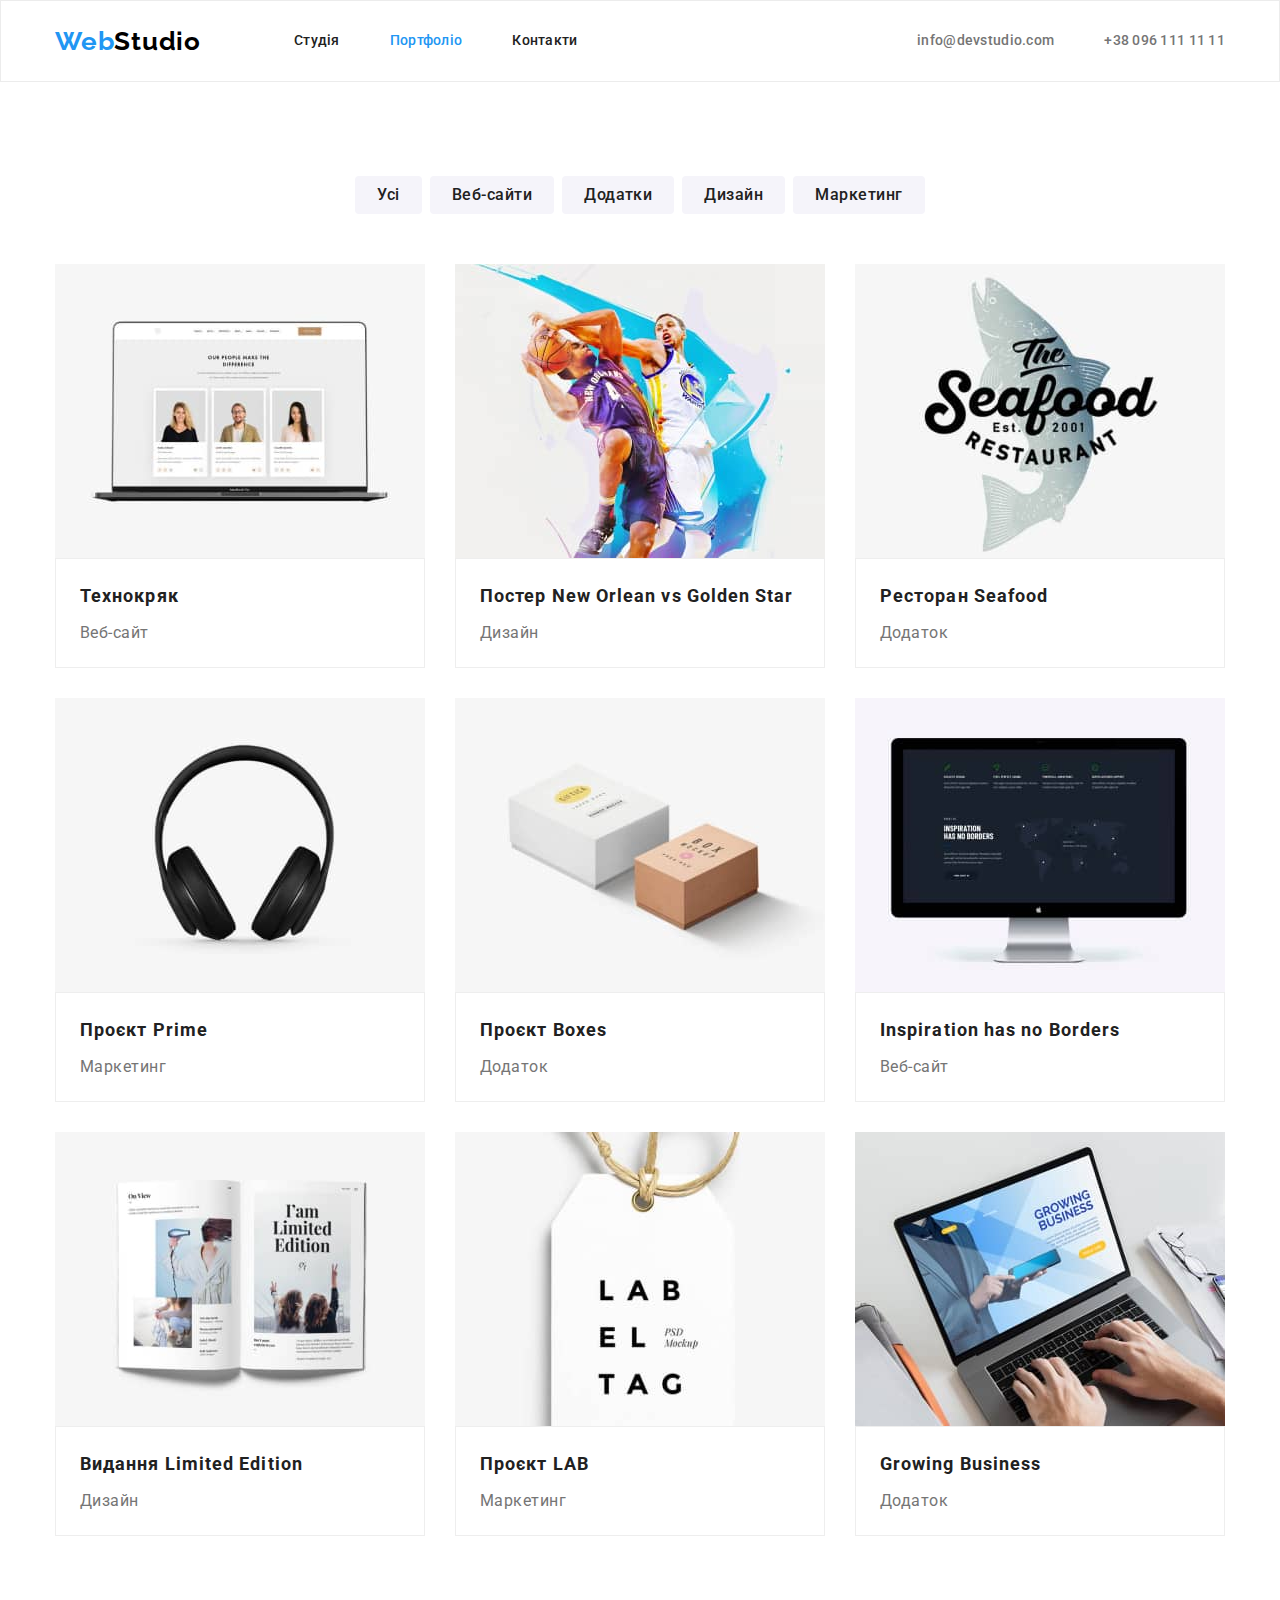
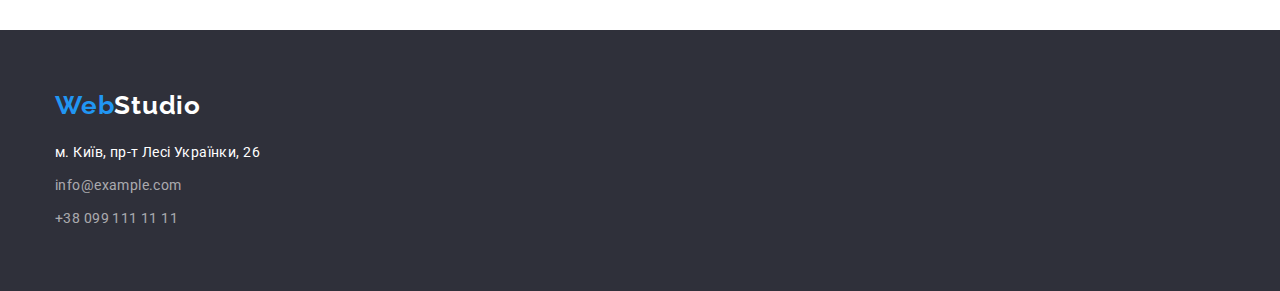
==== portfolio.html @ 9b8dc71b "arranged the elements on the page" ====
<!DOCTYPE html>
<html lang="uk">
<head>
    <meta charset="UTF-8">
    <meta http-equiv="X-UA-Compatible" content="IE=edge">
    <meta name="viewport" content="width=device-width, initial-scale=1.0">
    <title>Portfolio</title>
    <link rel="preconnect" href="https://fonts.googleapis.com">
    <link rel="preconnect" href="https://fonts.gstatic.com" crossorigin>
    <link href="https://fonts.googleapis.com/css2?family=Raleway:wght@700&family=Roboto:wght@400;500;700;900&display=swap"
        rel="stylesheet">
    <link rel="stylesheet" href="https://cdn.jsdelivr.net/npm/modern-normalize@1.1.0/modern-normalize.min.css">
    <link rel="stylesheet" href="./css/style.css">
    
</head>

<body>
    <header class="page-header"><!--шапка сторінки-->
        <div class="page-header-container container">
        <div class="logo-container-header">
            <a class="logo-accent link" href="./index.html">Web<span class="header-logo">Studio</span></a>
        </div>
        <nav>
            <ul class="menu-container">
                <li class="list"><a class="menu-links link" href="./index.html">Студія</a></li>
                <li class="list"><a class="menu-links link current" href="./portfolio.html">Портфоліо</a></li>
                <li class="list"><a class="menu-links link" href="">Контакти</a></li>
            </ul>
        </nav>
    
        <ul class="contacts-container">
            <li class="list"><a class="contacts-links link" href="mailto:info@devstudio.com">info@devstudio.com</a></li>
            <li class="list"><a class="contacts-links link" href="tel:+380961111111">+38 096 111 11 11</a></li>
        </ul>
        </div>
    </header>

    <main><!--Основний контент-->
        <h1 class="visually-hidden">Портфоліо</h1>

    <section class="pojects-page">
        <div class="container">
            <ul class="filter-list list">
                <li><button class="filter-btn" type="button">Усі</button></li>
                <li><button class="filter-btn" type="button">Веб-сайти</button></li>
                <li><button class="filter-btn" type="button">Додатки</button></li>
                <li><button class="filter-btn" type="button">Дизайн</button></li>
                <li><button class="filter-btn" type="button">Маркетинг</button></li>
            </ul>
            
            <ul class="project-list list">
                <li>
                    <a class="link" href="">
                        <img src="./images/portfolio/tehnokryak.jpg" alt="екран ноутбука з зображенням веб-сайту" width="370">
                        <div class="project-card-container">
                            <h2 class="project-headers">Технокряк</h2>
                            <p class="project-description">Веб-сайт</p>
                        </div>
                    </a>
                </li>
            
                <li>
                    <a class="link" href="">
                        <img src="./images/portfolio/poster-orlean.jpg" alt="двоє баскедболістів змагаються за перемогу"
                            width="370">
                        <div class="project-card-container">
                            <h2 class="project-headers">Постер New Orlean vs Golden Star</h2>
                            <p class="project-description">Дизайн</p>
                        </div>
                    </a>
                </li>
            
                <li>
                    <a class="link" href="">
                        <img src="./images/portfolio/restoran.jpg" alt="риба логотип морської їжі" width="370">
                        <div class="project-card-container">
                            <h2 class="project-headers">Ресторан Seafood</h2>
                            <p class="project-description">Додаток</p>
                        </div>
                    </a>
                </li>
            
                <li>
                    <a class="link" href="">
                        <img src="./images/portfolio/prime-proj.jpg" alt="навушники" width="370">
                         <div class="project-card-container">
                            <h2 class="project-headers">Проєкт Prime</h2>
                            <p class="project-description">Маркетинг</p>
                        </div>
                    </a>
                </li>
            
                <li>
                    <a class="link" href="">
                        <img src="./images/portfolio/proj-boxes.jpg" alt="дві коробочки на білому фоні" width="370">
                        <div class="project-card-container">
                            <h2 class="project-headers">Проєкт Boxes</h2>
                            <p class="project-description">Додаток</p>
                        </div>
                    </a>
                </li>
            
                <li>
                    <a class="link" href="">
                        <img src="./images/portfolio/inspiration.jpg" alt="монітор з веб-сайтом" width="370">
                        <div class="project-card-container">
                            <h2 class="project-headers">Inspiration has no Borders</h2>
                            <p class="project-description">Веб-сайт</p>
                        </div>
                    </a>
                </li>
            
                <li>
                    <a class="link" href="">
                        <img src="./images/portfolio/limited-edition.jpg" alt="розгорнута книга" width="370">
                        <div class="project-card-container">
                            <h2 class="project-headers">Видання Limited Edition</h2>
                            <p class="project-description">Дизайн</p>
                        </div>
                    </a>
                </li>
            
                <li>
                    <a class="link" href="">
                        <img src="./images/portfolio/lab.jpg" alt="бірка з надписом лаб ель таг" width="370">
                        <div class="project-card-container">
                            <h2 class="project-headers">Проєкт LAB</h2>
                            <p class="project-description">Маркетинг</p>
                        </div>
                    </a>
                </li>
            
                <li>
                    <a class="link" href="">
                        <img src="./images/portfolio/growing-bussines.jpg" alt="робота за ноутбуком в додатку бізнесу" width="370">
                        <div class="project-card-container">
                            <h2 class="project-headers">Growing Business</h2>
                            <p class="project-description">Додаток</p>
                        </div>
                    </a>
                </li>
            </ul>
        </div>

    </section>
    
    </main>

    <footer class="footer"><!--Підвал-->
     <div class="page-footer-container container">
         <div class="logo-container-footer">
             <a class="logo-accent link" href="./index.html">Web<span class="footer-logo">Studio</span></a>
         </div>
         <address>
             <ul class="list">
                 <li class="address-items">
                     <a class="address-link link" href="https://goo.gl/maps/CPtrU1FHBa2aNyZL9" target="_blank"
                        rel="noopener noreferrer nofollow">м. Київ, пр-т Лесі
                        Українки, 26</a>
                 </li>
                 <li class="address-items"><a class="footer-contacts link"
                        href="mailto:info@example.com">info@example.com</a></li>
                 <li class="address-items"><a class="footer-contacts link" href="tel:+380991111111">+38 099 111 11 11</a>
                 </li>
             </ul>
         </address>
     </div>
    </footer>
</body>
</html>
---- css/style.css ----
:root {
  --primary-font-text: "Roboto", sans-serif;
  --logo-font-text: "Raleway", sans-serif;
  --accent-color: #2196f3;
  --accent-second-color: #000000;
  --headers-color: #212121;
  --text-color: #757575;
  --background-color: #2f303a;
  --primary-page-color: #ffffff;
  --team-section-color: #f5f4fa;
  --accent-active-color: #188ce8;
  --line-shadow-color: #ececec;
  --translucent-page-color: #ffffff99;
  --project-border-color: #eeeeee;
}

body {
  font-family: var(--primary-font-text);
  background-color: var(--primary-page-color);
  color: var(--text-color);
  font-size: 14px;
  letter-spacing: 0.03em;
}

h1,
h2,
h3,
h4,
p {
  margin-top: 0;
  margin-bottom: 0;
}

ul,
ol {
  margin-top: 0;
  margin-bottom: 0;
  padding-left: 0;
}

img {
  display: block;
  max-width: 100%;
  height: auto;
}

.list {
  list-style: none;
}

.link {
  text-decoration: none;
}

.visually-hidden {
  position: absolute;
  white-space: nowrap;
  width: 1px;
  height: 1px;
  overflow: hidden;
  border: 0;
  padding: 0;
  clip: rect(0 0 0 0);
  clip-path: inset(50%);
  margin: -1px;
}

.container {
  width: 1200px;
  margin-right: auto;
  margin-left: auto;
  padding-left: 15px;
  padding-right: 15px;
}

/* ====general-logo-items=== */
.logo-accent {
  font-family: var(--logo-font-text);
  font-weight: 700;
  font-size: 26px;
  line-height: 1.19;
  letter-spacing: 0.03em;
  color: var(--accent-color);
}
/* ====general-logo-items-end=== */

/* ====header=== */
/* ====menu=== */
.logo-container-header {
  margin-right: 93px;
}

.header-logo {
  color: var(--accent-second-color);
}

.page-header {
  border: 1px solid var(--line-shadow-color);
}

.page-header-container {
  display: flex;
  align-items: center;
}

.menu-container {
  display: flex;
  column-gap: 50px;
}

.menu-links {
  display: block;
  padding-top: 32px;
  padding-bottom: 32px;

  font-weight: 500;
  font-size: 14px;
  line-height: 1.14;
  letter-spacing: 0.02em;
  color: var(--headers-color);
}

.menu-links:hover,
.menu-links:focus {
  color: var(--accent-color);
}

.current {
  color: var(--accent-color);
}
/* ====menu-end=== */

/* ====contacts== */
.contacts-container {
  display: flex;
  margin-left: auto;
  column-gap: 50px;
}

.contacts-links {
  display: block;
  padding-top: 32px;
  padding-bottom: 32px;

  font-weight: 500;
  font-size: 14px;
  line-height: 1.14;
  letter-spacing: 0.02em;
  color: var(--text-color);
}

.contacts-links:hover,
.contacts-links:focus {
  color: var(--accent-color);
}
/* ====contacts-end== */
/* ====header-end=== */

/* ====main-studio==== */
/* ===section-hero=== */
.hero {
  padding-top: 200px;
  padding-bottom: 200px;
  background-color: var(--background-color);
}

.hero-slogan {
  margin-right: auto;
  margin-left: auto;
  margin-bottom: 30px;
  width: 696px;

  font-weight: 900;
  font-size: 44px;
  line-height: 1.36;
  text-align: center;
  letter-spacing: 0.06em;
  text-transform: uppercase;
  color: var(--primary-page-color);
}

.hero-btn {
  display: block;
  margin-right: auto;
  margin-left: auto;
  padding: 10px 32px;

  font-family: inherit;
  font-weight: 700;
  font-size: 16px;
  line-height: 1.88;
  letter-spacing: 0.06em;

  background-color: var(--accent-color);
  color: var(--primary-page-color);
  box-shadow: 0px 4px 4px rgba(0, 0, 0, 0.15);
  border-radius: 4px;
  border: none;

  cursor: pointer;
}

.hero-btn:active,
.hero-btn:hover,
.hero-btn:focus {
  background: var(--accent-active-color);
  box-shadow: 0px 4px 4px rgba(0, 0, 0, 0.15);
}
/* ===section-hero-end=== */

/* ===sectin-features=== */
.features {
  padding-top: 94px;
  padding-bottom: 94px;
}

.features-list {
  display: flex;
  column-gap: 30px;
}

.features-item {
  width: 270px;
}

.features-headers {
  margin-bottom: 10px;

  font-weight: 700;
  font-size: 14px;
  line-height: 1.14;
  letter-spacing: 0.03em;
  text-transform: uppercase;
  color: var(--headers-color);
}

.features-description {
  font-size: 14px;
  line-height: 1.71;
  letter-spacing: 0.03em;
  color: var(--text-color);
}
/* ===section-features-end=== */

/* ===section-directions=== */
.directions-list {
  display: flex;
  column-gap: 30px;
}

.directions {
  padding-bottom: 94px;
}
/* ===section-directions-end=== */

/* ===directions-and-team-headers== */
.directions-header,
.team-header {
  margin-bottom: 50px;

  font-weight: 700;
  font-size: 36px;
  line-height: 1.17;
  text-align: center;
  letter-spacing: 0.03em;
  color: var(--headers-color);
}
/* ===directions-and-team-headers== */

/* ===section-team=== */
.team {
  padding-top: 94px;
  padding-bottom: 94px;

  background-color: var(--team-section-color);
}

.team-list {
  display: flex;
  column-gap: 30px;
}

.team-cards {
  background-color: var(--primary-page-color);
  box-shadow: 0px 1px 3px rgba(0, 0, 0, 0.12), 0px 1px 1px rgba(0, 0, 0, 0.14),
    0px 2px 1px rgba(0, 0, 0, 0.2);
  border-radius: 0px 0px 4px 4px;
}

.team-cards-description {
  padding-top: 30px;
  padding-bottom: 30px;
}

.team-names {
  margin-bottom: 10px;

  font-weight: 500;
  font-size: 16px;
  line-height: 1.19;
  text-align: center;
  letter-spacing: 0.03em;
  color: var(--headers-color);
}

.team-profession {
  font-size: 16px;
  line-height: 1.19;
  text-align: center;
  letter-spacing: 0.03em;
  color: var(--text-color);
}
/* ===section-team-end=== */
/* ====main-studio-end==== */

/*=======portfolio=page========*/
.pojects-page {
  padding: 94px 0px;
}
/* ===filter-buttons=== */
.filter-list {
  display: flex;
  justify-content: center;
  column-gap: 8px;
  margin-bottom: 50px;
}

.filter-btn {
  padding: 6px 22px;

  font-weight: 500;
  font-size: 16px;
  line-height: 1.63;
  text-align: center;
  letter-spacing: 0.03em;

  background-color: var(--team-section-color);
  color: var(--headers-color);
  border-radius: 4px;
  border: none;

  cursor: pointer;
}

.filter-btn:active,
.filter-btn:focus,
.filter-btn:hover {
  background: var(--accent-color);
  box-shadow: 0px 3px 1px rgba(0, 0, 0, 0.1), 0px 1px 2px rgba(0, 0, 0, 0.08),
    0px 2px 2px rgba(0, 0, 0, 0.12);
  color: var(--primary-page-color);
}
/* ===filter-buttons-end=== */

/* ===portfolio-projects=== */
.project-list {
  display: flex;
  flex-wrap: wrap;
  gap: 30px;
}

.project-headers {
  margin-bottom: 4px;

  font-family: inherit;
  font-weight: 700;
  font-size: 18px;
  line-height: 2;
  letter-spacing: 0.06em;
  color: var(--headers-color);
}

.project-description {
  font-family: inherit;
  font-size: 16px;
  line-height: 1.88;
  letter-spacing: 0.03em;
  color: var(--text-color);
}

.project-card-container {
  padding: 19px 24px;
  border: 1px solid var(--project-border-color);
}
/* ===portfolio-projects-end=== */
/*=======portfolio=page-end========*/

/* ===footer=== */
.logo-container-footer {
  margin-bottom: 20px;
}

.footer-logo {
  color: var(--primary-page-color);
}

.footer {
  padding-top: 60px;
  padding-bottom: 60px;

  background-color: var(--background-color);
}

.page-footer-container {
  display: flex;
  flex-direction: column;
  align-items: flex-start;
  flex-wrap: wrap;
}

.address-items {
  width: 231px;
}

.address-items:not(:last-child) {
  margin-bottom: 9px;
}

.address-link {
  font-style: normal;
  font-weight: 400;
  font-size: 14px;
  line-height: 1.71;
  letter-spacing: 0.03em;
  color: var(--primary-page-color);
}

.address-link:hover,
.address-link:focus {
  color: var(--accent-color);
}

.footer-contacts {
  font-style: normal;
  font-weight: 400;
  font-size: 14px;
  line-height: 1.71;
  letter-spacing: 0.03em;
  color: var(--translucent-page-color);
}

.footer-contacts:hover,
.footer-contacts:focus {
  color: var(--accent-color);
}
/* ===footer-end=== */
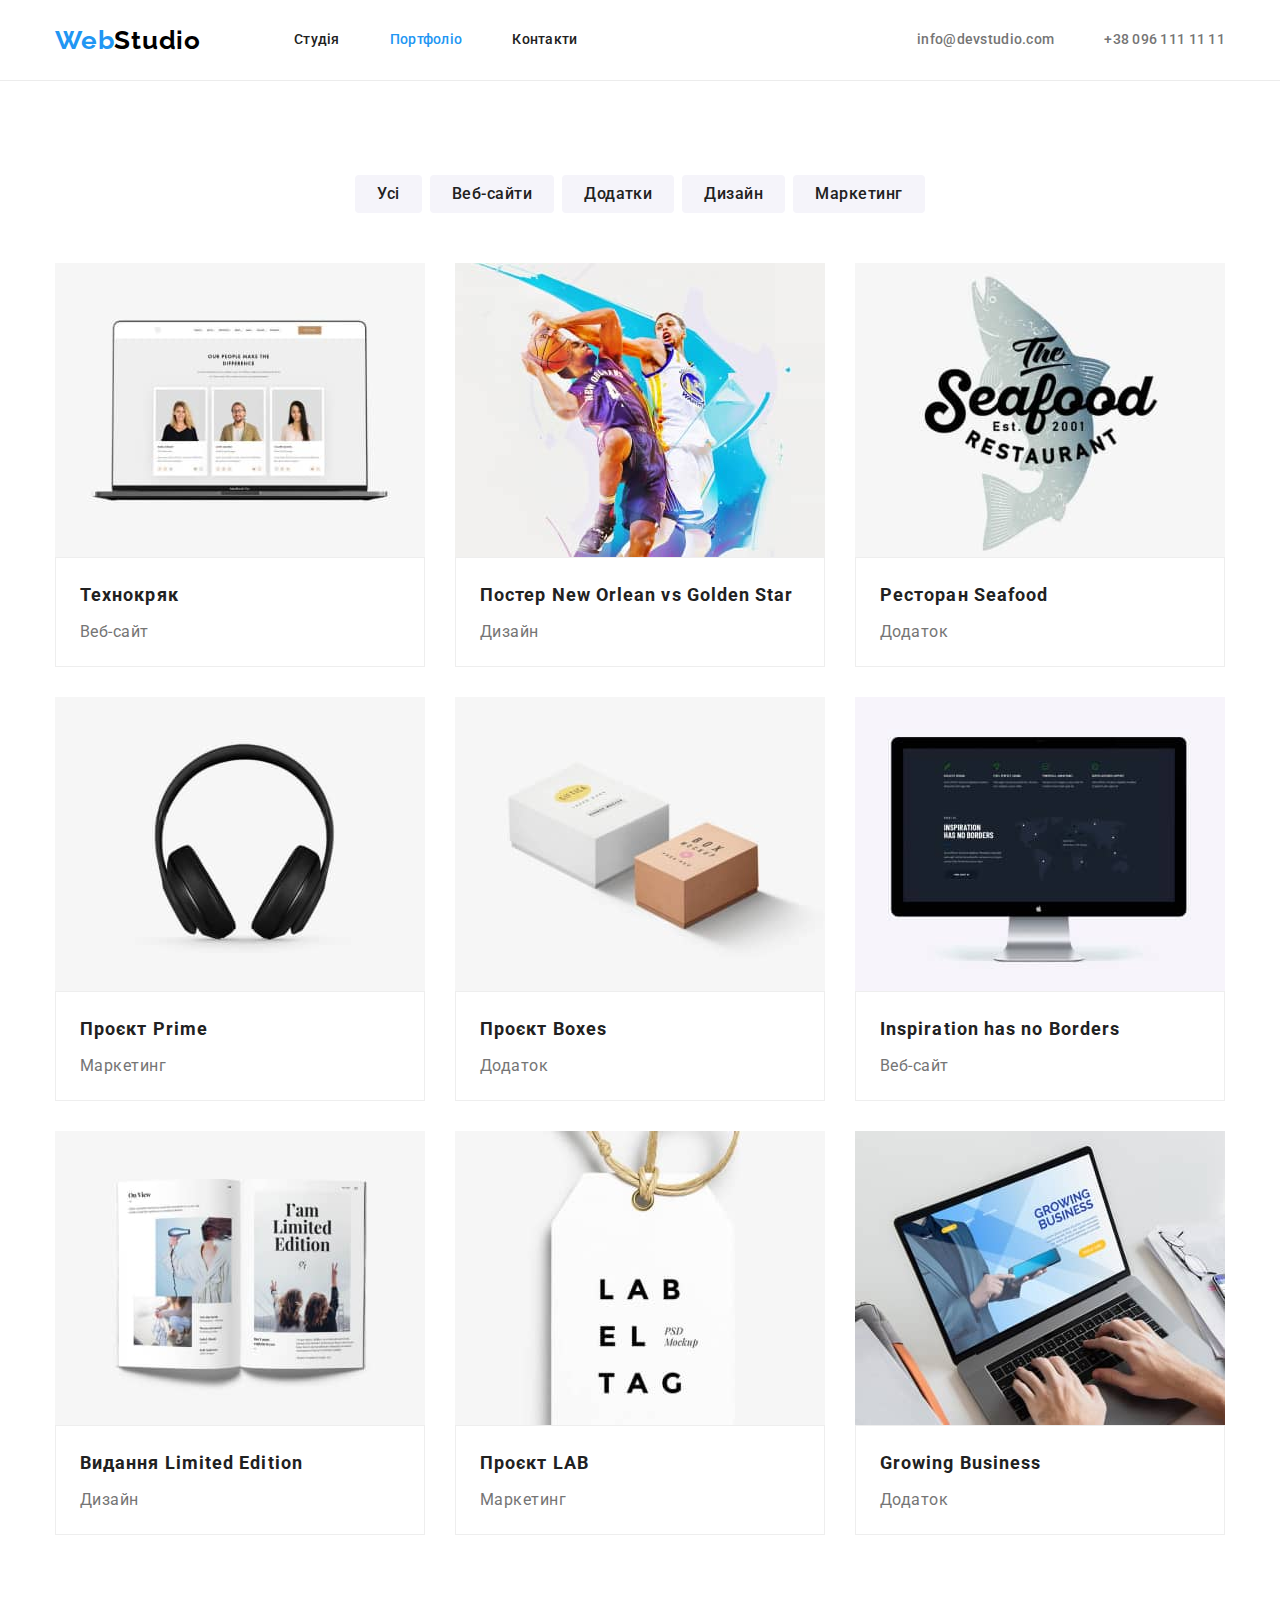
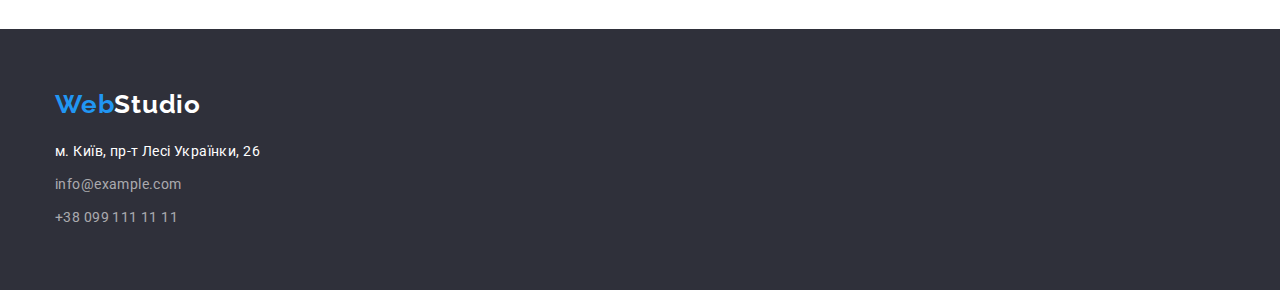
==== commit 1df5b952: "some small correctios" ====
--- a/portfolio.html
+++ b/portfolio.html
@@ -17,9 +17,8 @@
 <body>
     <header class="page-header"><!--шапка сторінки-->
         <div class="page-header-container container">
-        <div class="logo-container-header">
-            <a class="logo-accent link" href="./index.html">Web<span class="header-logo">Studio</span></a>
-        </div>
+            <a class="logo-accent header-logo link" href="./index.html">Web<span class="top-logo">Studio</span>
+            </a>
         <nav>
             <ul class="menu-container">
                 <li class="list"><a class="menu-links link" href="./index.html">Студія</a></li>
@@ -38,7 +37,7 @@
     <main><!--Основний контент-->
         <h1 class="visually-hidden">Портфоліо</h1>
 
-    <section class="pojects-page">
+    <section class="section">
         <div class="container">
             <ul class="filter-list list">
                 <li><button class="filter-btn" type="button">Усі</button></li>
@@ -147,10 +146,10 @@
     </main>
 
     <footer class="footer"><!--Підвал-->
-     <div class="page-footer-container container">
-         <div class="logo-container-footer">
-             <a class="logo-accent link" href="./index.html">Web<span class="footer-logo">Studio</span></a>
-         </div>
+     <div class="container">
+
+             <a class="logo-accent footer-logo link" href="./index.html">Web<span class="bottom-logo">Studio</span>
+            </a>
          <address>
              <ul class="list">
                  <li class="address-items">
@@ -159,7 +158,8 @@
                         Українки, 26</a>
                  </li>
                  <li class="address-items"><a class="footer-contacts link"
-                        href="mailto:info@example.com">info@example.com</a></li>
+                        href="mailto:info@example.com">info@example.com</a>
+                    </li>
                  <li class="address-items"><a class="footer-contacts link" href="tel:+380991111111">+38 099 111 11 11</a>
                  </li>
              </ul>
--- a/css/style.css
+++ b/css/style.css
@@ -27,14 +27,12 @@
 h3,
 h4,
 p {
-  margin-top: 0;
-  margin-bottom: 0;
+  margin: 0;
 }
 
 ul,
 ol {
-  margin-top: 0;
-  margin-bottom: 0;
+  margin: 0;
   padding-left: 0;
 }
 
@@ -42,6 +40,14 @@
   display: block;
   max-width: 100%;
   height: auto;
+}
+
+button {
+  display: block;
+  margin: 0 auto;
+  cursor: pointer;
+  border: none;
+  border-radius: 4px;
 }
 
 .list {
@@ -67,14 +73,18 @@
 
 .container {
   width: 1200px;
-  margin-right: auto;
-  margin-left: auto;
-  padding-left: 15px;
-  padding-right: 15px;
+  margin: 0 auto;
+  padding: 0 15px;
+}
+
+.section {
+  padding-top: 94px;
+  padding-bottom: 94px;
 }
 
 /* ====general-logo-items=== */
 .logo-accent {
+  display: block;
   font-family: var(--logo-font-text);
   font-weight: 700;
   font-size: 26px;
@@ -86,16 +96,16 @@
 
 /* ====header=== */
 /* ====menu=== */
-.logo-container-header {
+.header-logo {
   margin-right: 93px;
 }
 
-.header-logo {
+.top-logo {
   color: var(--accent-second-color);
 }
 
 .page-header {
-  border: 1px solid var(--line-shadow-color);
+  border-bottom: 1px solid var(--line-shadow-color);
 }
 
 .page-header-container {
@@ -165,9 +175,7 @@
 }
 
 .hero-slogan {
-  margin-right: auto;
-  margin-left: auto;
-  margin-bottom: 30px;
+  margin: 0 auto 30px;
   width: 696px;
 
   font-weight: 900;
@@ -180,9 +188,6 @@
 }
 
 .hero-btn {
-  display: block;
-  margin-right: auto;
-  margin-left: auto;
   padding: 10px 32px;
 
   font-family: inherit;
@@ -194,10 +199,6 @@
   background-color: var(--accent-color);
   color: var(--primary-page-color);
   box-shadow: 0px 4px 4px rgba(0, 0, 0, 0.15);
-  border-radius: 4px;
-  border: none;
-
-  cursor: pointer;
 }
 
 .hero-btn:active,
@@ -209,10 +210,6 @@
 /* ===section-hero-end=== */
 
 /* ===sectin-features=== */
-.features {
-  padding-top: 94px;
-  padding-bottom: 94px;
-}
 
 .features-list {
   display: flex;
@@ -248,9 +245,6 @@
   column-gap: 30px;
 }
 
-.directions {
-  padding-bottom: 94px;
-}
 /* ===section-directions-end=== */
 
 /* ===directions-and-team-headers== */
@@ -269,10 +263,7 @@
 
 /* ===section-team=== */
 .team {
-  padding-top: 94px;
-  padding-bottom: 94px;
-
-  background-color: var(--team-section-color);
+ background-color: var(--team-section-color);
 }
 
 .team-list {
@@ -314,9 +305,6 @@
 /* ====main-studio-end==== */
 
 /*=======portfolio=page========*/
-.pojects-page {
-  padding: 94px 0px;
-}
 /* ===filter-buttons=== */
 .filter-list {
   display: flex;
@@ -336,10 +324,6 @@
 
   background-color: var(--team-section-color);
   color: var(--headers-color);
-  border-radius: 4px;
-  border: none;
-
-  cursor: pointer;
 }
 
 .filter-btn:active,
@@ -386,11 +370,11 @@
 /*=======portfolio=page-end========*/
 
 /* ===footer=== */
-.logo-container-footer {
+.footer-logo {
   margin-bottom: 20px;
 }
 
-.footer-logo {
+.bottom-logo {
   color: var(--primary-page-color);
 }
 
@@ -401,17 +385,6 @@
   background-color: var(--background-color);
 }
 
-.page-footer-container {
-  display: flex;
-  flex-direction: column;
-  align-items: flex-start;
-  flex-wrap: wrap;
-}
-
-.address-items {
-  width: 231px;
-}
-
 .address-items:not(:last-child) {
   margin-bottom: 9px;
 }
